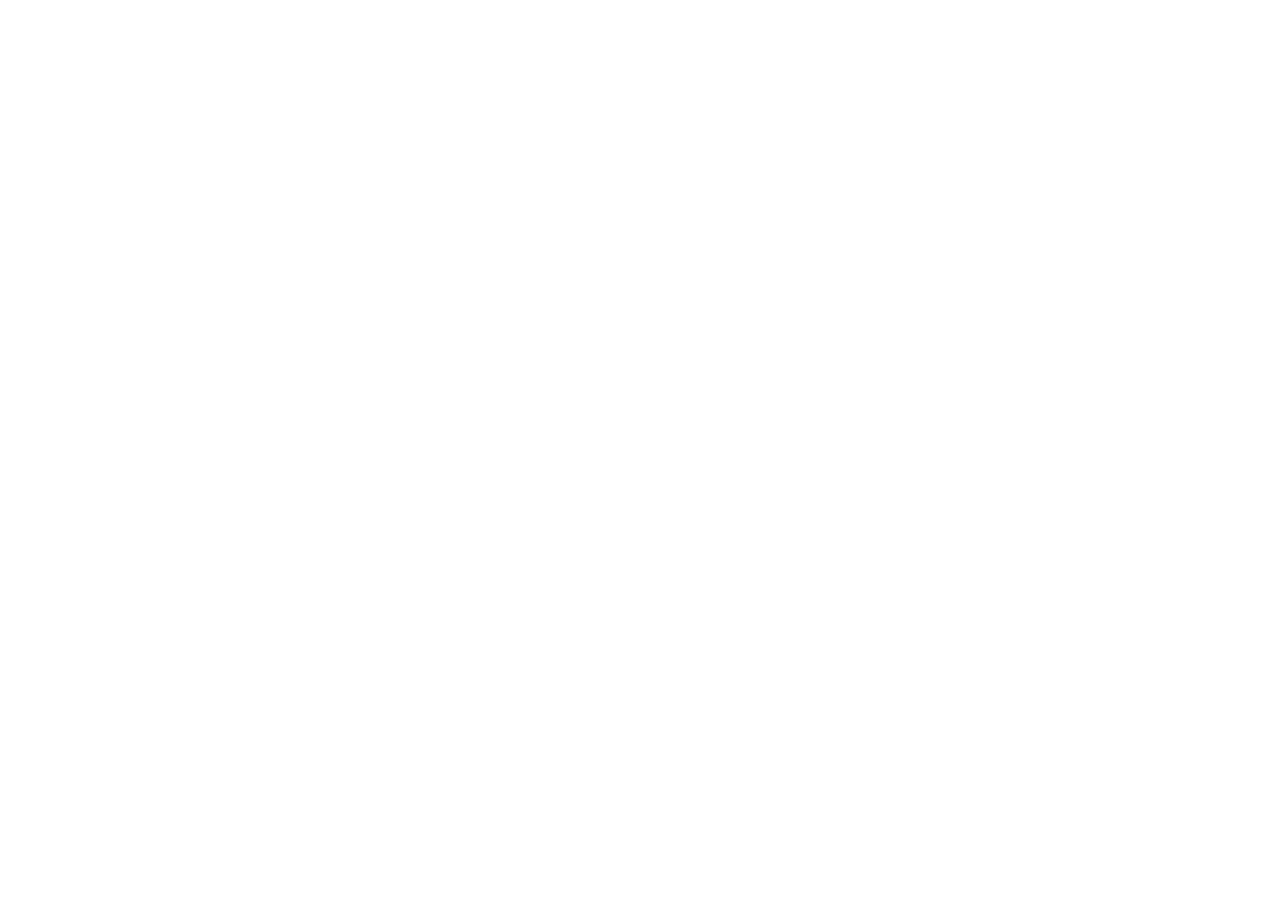
==== JS-30/DAY2/index.html @ a55ee10f "creating html structure and a image folder with the background image of the page" ====
<!DOCTYPE html>
<html lang="pt-BR">
  <head>
    <meta charset="UTF-8">
    <title>CLOCK IN JS</title>
  </head>
  <body>
    <div class="clock">
      <div class="clock-view">
        <div class="hour"></div>
        <div class="minute"></div>
        <div class="second"></div>
      </div>
    </div>
  </body>
</html>
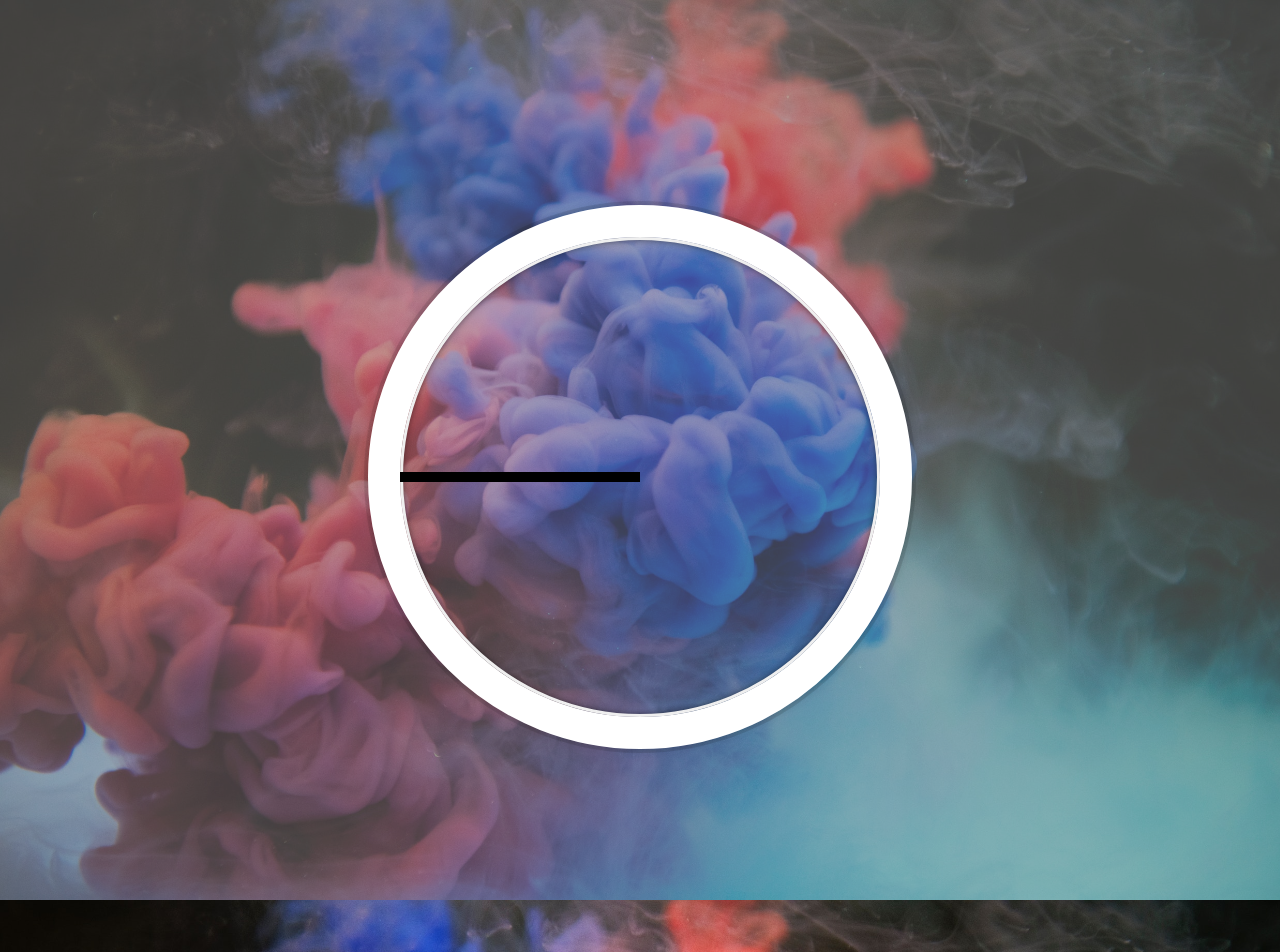
==== commit 3f35297b: "create clock structure" ====
--- a/JS-30/DAY2/index.html
+++ b/JS-30/DAY2/index.html
@@ -3,14 +3,17 @@
   <head>
     <meta charset="UTF-8">
     <title>CLOCK IN JS</title>
+    <link rel="stylesheet" href="stylesheets/style.css">
   </head>
   <body>
-    <div class="clock">
-      <div class="clock-view">
-        <div class="hour"></div>
-        <div class="minute"></div>
-        <div class="second"></div>
-      </div>
+    <div class="background">
+        <div class="clock">
+            <div class="clock-view">
+              <div class="hand hour"></div>
+              <div class="hand minute"></div>
+              <div class="hand second"></div>
+            </div>
+          </div>
     </div>
   </body>
 </html>--- a/JS-30/DAY2/stylesheets/style.css
+++ b/JS-30/DAY2/stylesheets/style.css
@@ -0,0 +1,60 @@
+html,
+body {
+  margin: 0;
+  display: block;
+}
+
+html {
+  margin: 0;
+  background-image: url(../images/background-image.jpg);
+  background-size: cover;
+  width: 100%;
+  height: 100vh;
+  text-align: center;
+  font-family: "helvetica neue";
+}
+
+body {
+  font-size: 2rem;
+  display: flex;
+  flex: 1;
+  min-height: 100vh;
+  align-items: center;
+}
+
+.background {
+  margin: 0;
+  width: 100%;
+  height: 100vh;
+  background-size: cover; 
+  background: #8080807a;
+}
+
+
+.clock {
+  width: 30rem;
+  height: 30rem;
+  border: 2rem solid white;
+  border-radius: 50%;
+  margin: 16% auto 15% auto;
+  box-shadow: 0 0 0px 4px rgba(0, 0, 0, 0.1),
+              inset 0 0 0 3px #EFEFEF,
+              inset 0 0 10px black,
+              0 0 10px rgba(0, 0, 0, 0.2);
+}
+
+.clock-view {
+  position: relative;
+  width: 100%;
+  height: 100%;
+  top: 50%;
+  transform: translateY(-5px);
+}
+
+.hand {
+  width: 50%;
+  height: 10px;
+  position: absolute;
+  background-color: #000;
+}
+
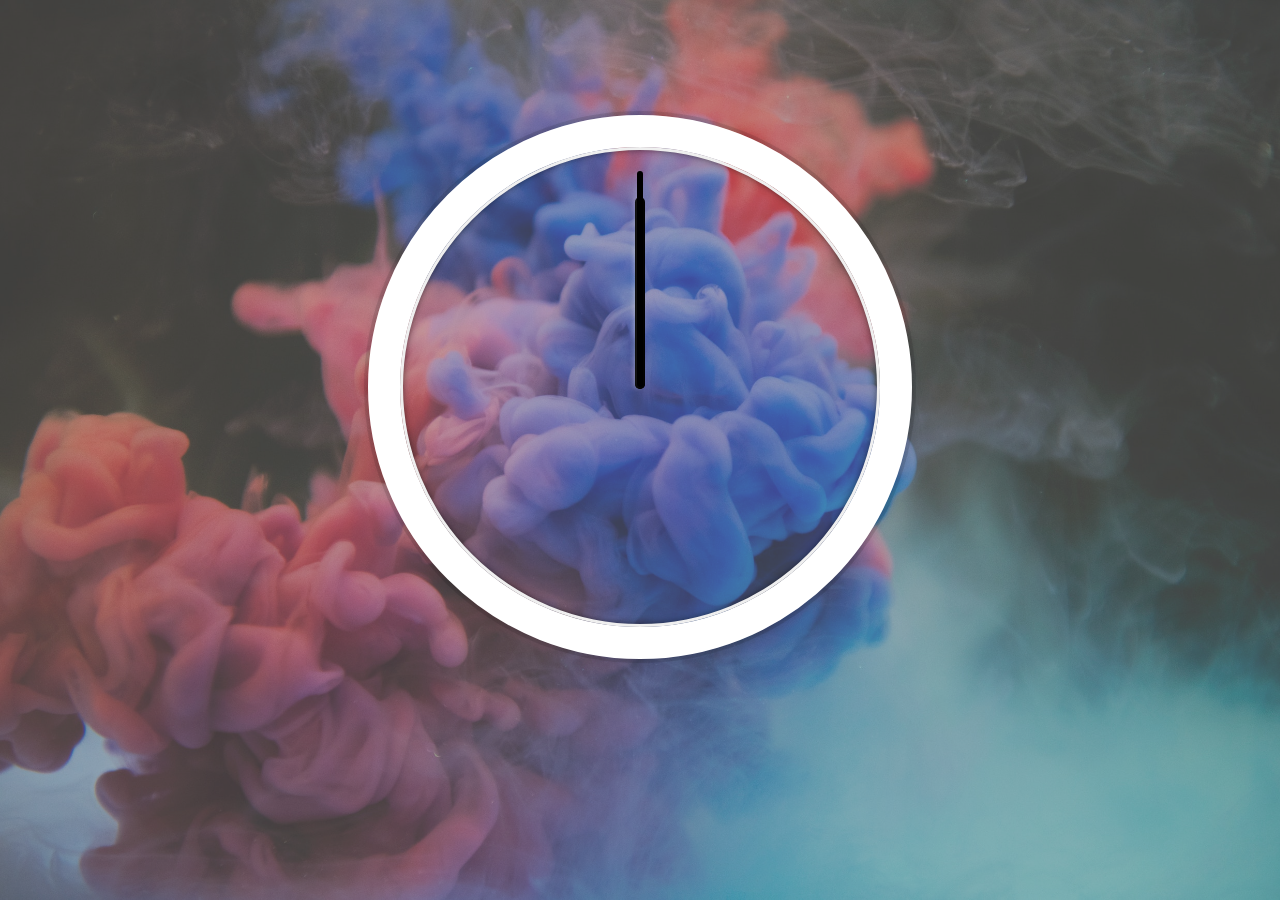
==== commit a9f9c917: "adding javascript to the clock" ====
--- a/JS-30/DAY2/index.html
+++ b/JS-30/DAY2/index.html
@@ -16,4 +16,29 @@
           </div>
     </div>
   </body>
+
+  <script>
+    const secondHand = document.querySelector('.second');
+    const minuteHand = document.querySelector('.minute')
+    const hourHand = document.querySelector('.hour')
+    
+
+    function setDate() {
+      const now = new Date();
+      const seconds = now.getSeconds();
+      const secondsDeg = (seconds/60) * 360 + 90
+
+      const minutes = now.getMinutes();
+      const minuteDeg = (minutes/60) * 360+ 90
+
+      const hour = now.getHours();
+      const hourDeg = (hour/24) * 360 + 90
+
+      secondHand.style.transform  = `rotate(${secondsDeg}deg)`
+      minuteHand.style.transform = `rotate(${minuteDeg}deg)`
+      hourHand.style.transform = `rotate(${hourDeg}deg)`
+    }
+
+    setInterval(setDate, 1000);
+  </script>
 </html>--- a/JS-30/DAY2/stylesheets/style.css
+++ b/JS-30/DAY2/stylesheets/style.css
@@ -36,7 +36,7 @@
   height: 30rem;
   border: 2rem solid white;
   border-radius: 50%;
-  margin: 16% auto 15% auto;
+  margin: 9% auto 15% auto;
   box-shadow: 0 0 0px 4px rgba(0, 0, 0, 0.1),
               inset 0 0 0 3px #EFEFEF,
               inset 0 0 10px black,
@@ -48,7 +48,8 @@
   width: 100%;
   height: 100%;
   top: 50%;
-  transform: translateY(-5px);
+  transform: translateY(-3px);
+
 }
 
 .hand {
@@ -56,5 +57,26 @@
   height: 10px;
   position: absolute;
   background-color: #000;
+  transform-origin: 100%;
+  transform: rotate(90deg);
+  transition: all 0.05s;
+  transition-timing-function: cubic-bezier(0.1, 2.7, 0.58, 1);
+  border-radius: 7px;
+  box-shadow: 0 2px 4px 0 rgba(255,255,255,0.11);
 }
 
+.hour {
+  width: 30%;
+  margin-left: 20%;
+}
+
+.minute {
+  width: 40%;
+  margin-left: 10%;
+}
+
+.second {
+  height: 6px;
+  width: 45%;
+  margin-left: 5%; 
+}